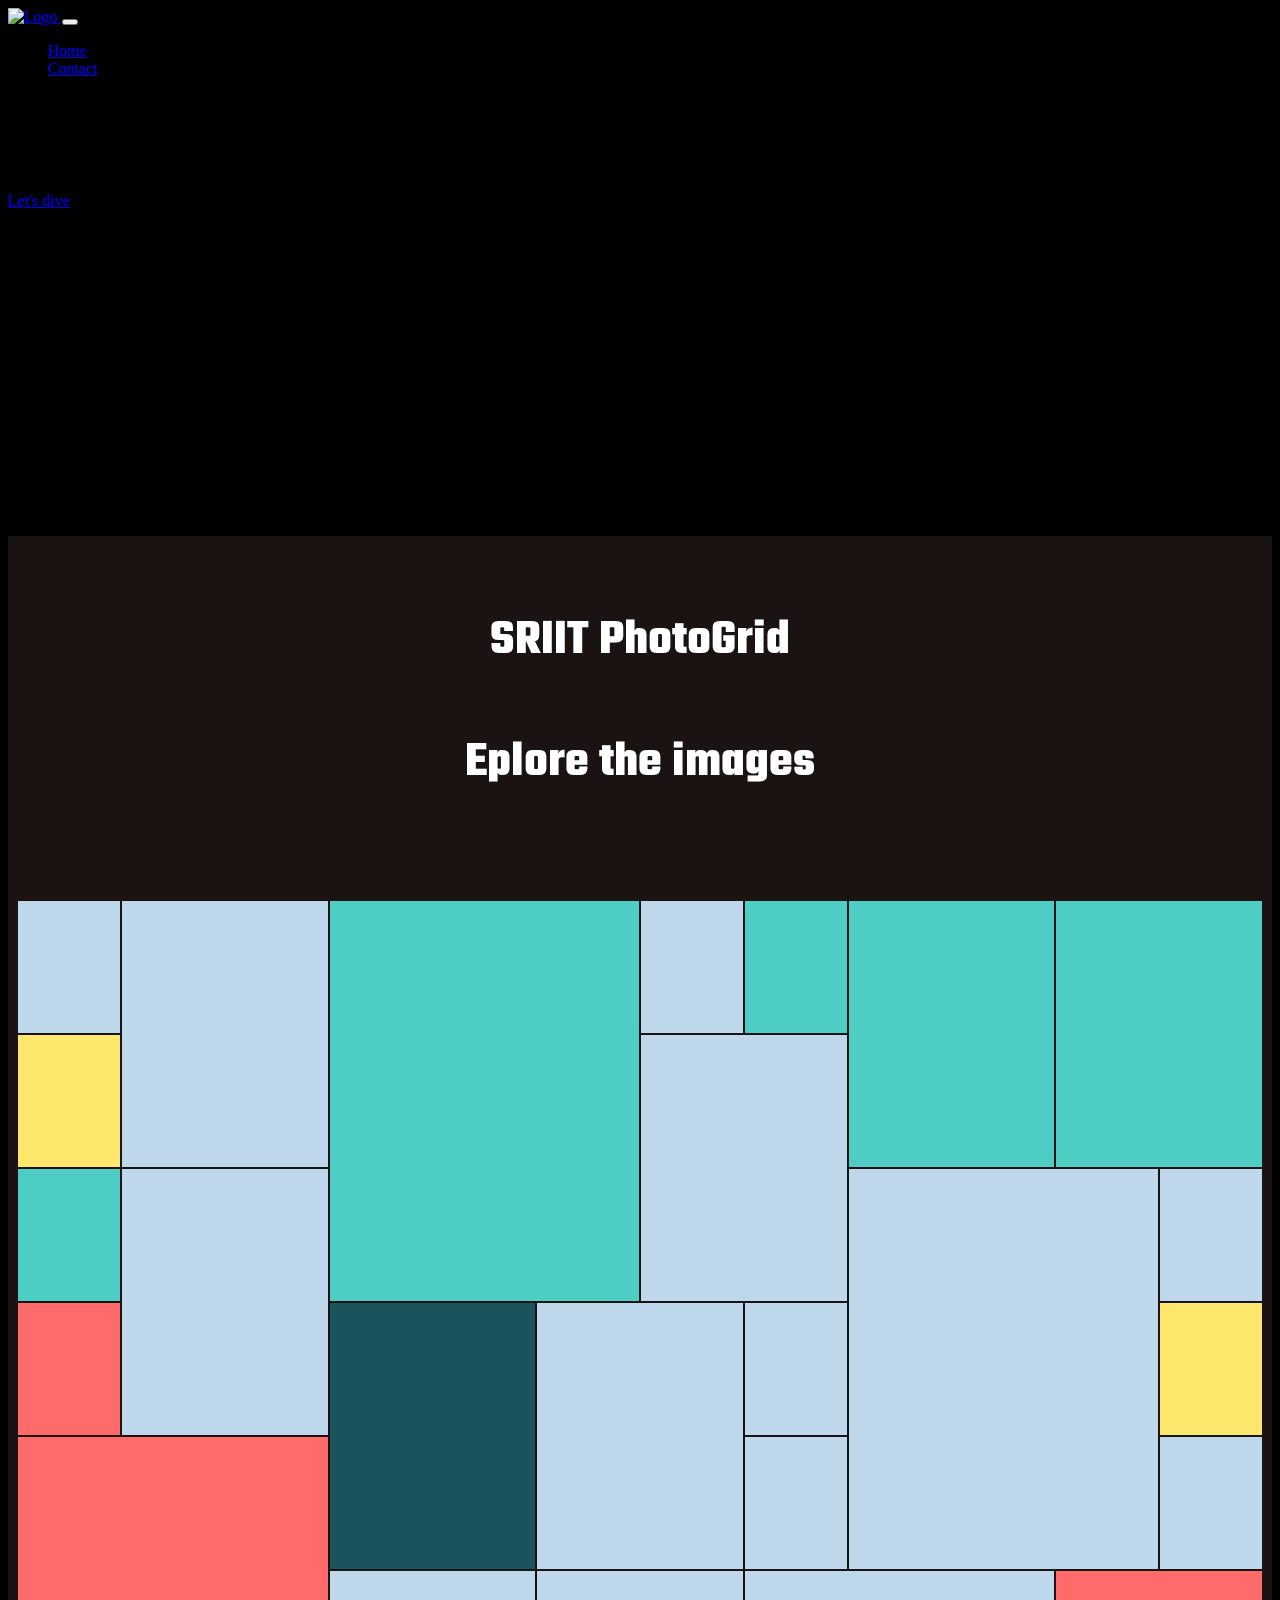
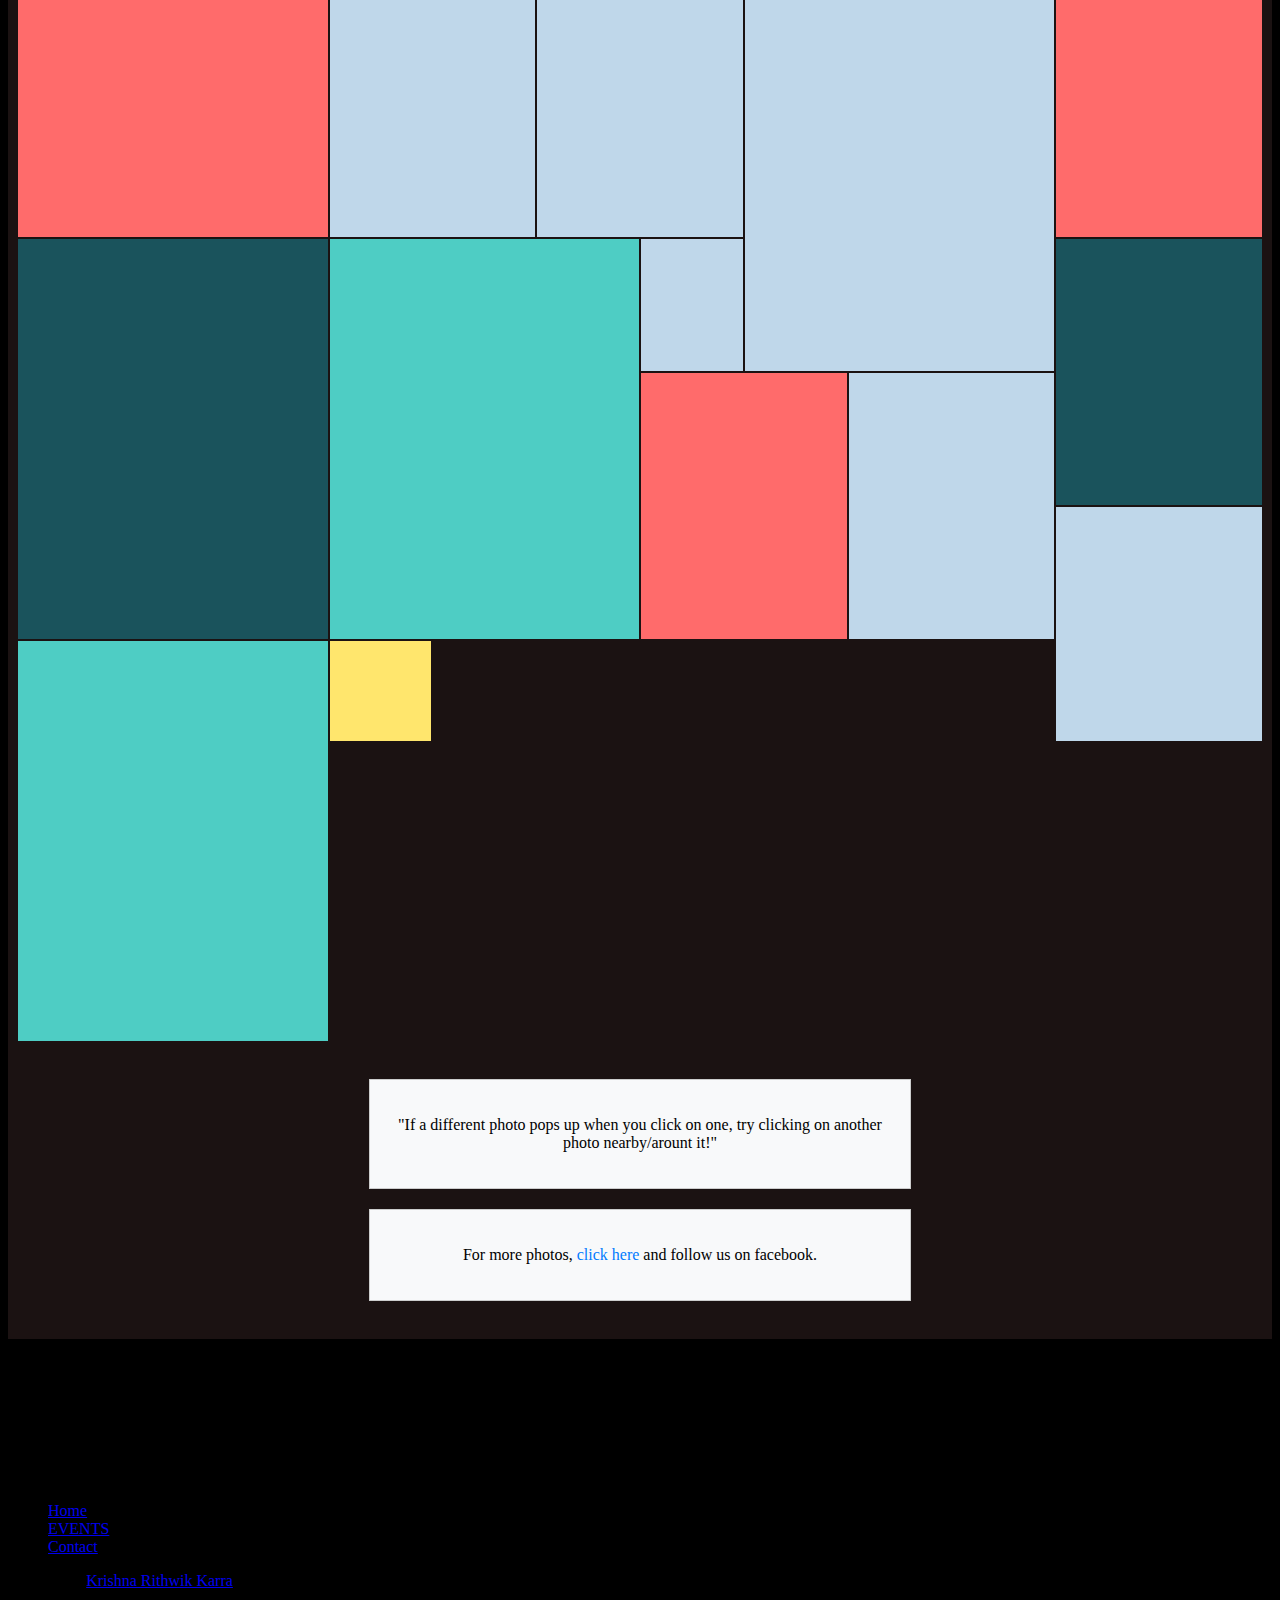
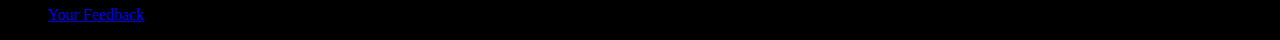
==== index.html @ e6dff9de "Add files via upload" ====
<!doctype html>
<html lang="en">

<head>
    <meta charset="utf-8">
    <meta name="viewport" content="width=device-width, initial-scale=1">

    <meta name="description" content="">
    <meta name="author" content="">

    <title>ETHNIC'24-SRIIT</title>

    <!-- CSS FILES -->
    <link rel="preconnect" href="https://fonts.googleapis.com">

    <link rel="preconnect" href="https://fonts.gstatic.com" crossorigin>

    <link href="https://fonts.googleapis.com/css2?family=Outfit:wght@100;200;400;700&display=swap" rel="stylesheet">

<link href="https://fonts.googleapis.com/css2?family=Teko&display=swap" rel="stylesheet">
    <link href="css/bootstrap.min.css" rel="stylesheet">

    <link href="css/bootstrap-icons.css" rel="stylesheet">
      <link rel="stylesheet" href="./style.css">


    <link href="css/templatemo-festava-live.css" rel="stylesheet">
<style type="text/css">
 .more-photos-box {
    background-color: #f8f9fa; /* Box background color */
    border: 1px solid #ccc; /* Border color */
    padding: 20px; /* Padding around content */
    margin: 20px auto; /* Adjust margin as needed */
    max-width: 500px; /* Adjust max width as needed */
    text-align: center; /* Center align content */
}

.more-photos-box a {
    color: #007bff; /* Link color */
    text-decoration: none; /* Remove underline */
}

.more-photos-box a:hover {
    text-decoration: underline; /* Add underline on hover */
}

</style>
    
</head>

<body>

    <main>

        


        <nav class="navbar navbar-expand-lg">
            <div class="container">
                <a class="navbar-brand" href="index.html" style="text-align: center
                ;">
                    <img src="https://i.ibb.co/tY6s6H6/logo-removebg-preview.png" alt="Logo" class="logo" style=" max-width: 150px; /* Set the maximum width of the logo */
  height: auto; text-align: center; align-items: center; align-content: center;">
                </a>

                

                <button class="navbar-toggler" type="button" data-bs-toggle="collapse" data-bs-target="#navbarNav"
                    aria-controls="navbarNav" aria-expanded="false" aria-label="Toggle navigation">
                    <span class="navbar-toggler-icon"></span>
                </button>

                <div class="collapse navbar-collapse" id="navbarNav">
                    <ul class="navbar-nav align-items-lg-center ms-auto me-lg-5">
                        <li class="nav-item">
                            <a class="nav-link click-scroll" href="http://clicksriit.cooo.in/?i=1">Home</a>
                        </li>

                      <li class="nav-item">
                            <a class="nav-link click-scroll" href="contact.html">Contact</a>
                        </li>
                    </ul>
                </div>
            </div>
        </nav>


        <section class="hero-section" id="section_1" style="background-image:url(https://scontent.fvtz6-1.fna.fbcdn.net/v/t39.30808-6/429802492_122116341284209387_483667045488738596_n.jpg?_nc_cat=109&ccb=1-7&_nc_sid=3635dc&_nc_ohc=8qwYeb2Jr5sAX8LHxtR&_nc_ht=scontent.fvtz6-1.fna&oh=00_AfCLVuVhrkXhC0z7e7eSlBWBLuRdzWR_UgcLdqKuvrxiWQ&oe=65E148F9);">
            <div class="section-overlay"></div>

            <div class="container d-flex justify-content-center align-items-center">
                <div class="row">

                    <div class="col-12 mt-auto mb-5 text-center">
                        <small>SRIIT's</small>

                        <h1 class="text-white mb-5">ETHNIC DAY'24</h1>

                        <a class="btn custom-btn smoothscroll" href="#dive">Let's dive</a>
                    </div>

                    <div class="col-lg-12 col-12 mt-auto d-flex flex-column flex-lg-row text-center">
                        <div class="date-wrap">
                            <h5 class="text-white">
                                <i class="custom-icon bi-clock me-2"></i>
                                31<sup>st</sup>, Jan 2024
                            </h5>
                        </div>

                        <div class="location-wrap mx-auto py-3 py-lg-0">
                            <h5 class="text-white">
                                <i class="custom-icon bi-geo-alt me-2"></i>
                                SR International Institute of Technology
                            </h5>
                        </div>

                        <div class="social-share">
                            <ul class="social-icon d-flex align-items-center justify-content-center">
                                <span class="text-white me-3">Follow:</span>

                                <li class="social-icon-item">
                                    <a href="https://www.facebook.com/people/Sriit-pics/61556281636090/" class="social-icon-link">
                                        <span class="bi-facebook"></span>
                                    </a>
                                </li>

                               

                                <li class="social-icon-item">
                                    <a href="https://www.instagram.com/sriithyd/" class="social-icon-link">
                                        <span class="bi-instagram"></span>
                                    </a>
                                </li>
                            </ul>
                        </div>
                    </div>
                </div>
            </div>

            <div class="video-wrap" >
               <video autoplay loop muted playsinline class="custom-video" poster="">
    <source src="https://github.com/krishna684/img/raw/main/Untitled%20design.mp4" type="video/mp4">
    <!-- Fallback message for browsers that do not support the video tag -->
    Your browser does not support the video tag.
</video>
            </div>
        </section>


       <section style="padding-left: 10px;padding-right: 10px;background-color: #1B1212;" id="dive">
        <br><br>
        <div class="hea">
        <h1 style="font-family: 'Teko', sans-serif;font-size: 50px;text-align: center; align-items: center; align-content: center;color: white;">SRIIT PhotoGrid<p>Eplore the images</p></h1>
           </div><br>
           
           <div class="grid">
  <!-- Each image wrapped with an anchor tag -->
 <a href="https://postimg.cc/DSdgzXHT"  target="_blank" class="card span-1 c-3"  style="background-image:url(https://scontent.fhyd14-1.fna.fbcdn.net/v/t39.30808-6/424977301_122116339736209387_9101635694404647241_n.jpg?_nc_cat=103&ccb=1-7&_nc_sid=3635dc&_nc_ohc=RsFqHqk12ygAX-tHd6R&_nc_ht=scontent.fhyd14-1.fna&oh=00_AfD1HwIN7876GScQ8z8Veh3TqGGPdQnbVWSQO-5TagfUBQ&oe=65DF7438);"></a>  
<a href="https://postimg.cc/R681YQ6c"  target="_blank" class="card span-2 c-3"  style="background-image:url(https://scontent.fhyd14-2.fna.fbcdn.net/v/t39.30808-6/424965928_122116339742209387_4263052427247253552_n.jpg?_nc_cat=101&ccb=1-7&_nc_sid=3635dc&_nc_ohc=j-e78kNgcOIAX_mpczb&_nc_ht=scontent.fhyd14-2.fna&oh=00_AfCgmYJ9raPxLsTO-MEaunS4TnYEHb-35j_M9kDRxJ6xxQ&oe=65E0033F); "></a>  
<a href="https://postimg.cc/HJ69wCTv"  target="_blank" class="card span-3 c-2"  style="background-image:url(https://scontent.fhyd14-2.fna.fbcdn.net/v/t39.30808-6/425010971_122116339664209387_4461059537512214337_n.jpg?_nc_cat=101&ccb=1-7&_nc_sid=3635dc&_nc_ohc=dtNaRf4YnokAX88XtXK&_nc_oc=AQkc0a9iq3hF-ej_TMmJrXMTNZW_SgPrtb8Gq-Zq_5aqUUnR0EIzmaNmFcPqSa7Pkm7EDXkqrM_uuGrWv7fwFGi6&_nc_ht=scontent.fhyd14-2.fna&oh=00_AfD7cUnO8PeplG3ujaNY8Gejmoqe5kj45vC2U-0RrodE9A&oe=65DFFAE9);"></a>  
<a href="https://postimg.cc/ZB0FjDRb"  target="_blank" class="card span-4 c-3"  style="background-image:url(https://scontent.fhyd14-1.fna.fbcdn.net/v/t39.30808-6/425345255_122116339898209387_2264111405210036439_n.jpg?_nc_cat=107&ccb=1-7&_nc_sid=3635dc&_nc_ohc=FHhKTO0Dg0gAX_uvrWZ&_nc_ht=scontent.fhyd14-1.fna&oh=00_AfC_a_p5DsnOMR3LvwOFjnPSgJr2duWALwbW15wl0HzEnw&oe=65E09271); "></a>  
<a href="https://postimg.cc/1VnBRYhC"  target="_blank" class="card span-5 c-2"  style="background-image:url(https://scontent.fhyd14-2.fna.fbcdn.net/v/t39.30808-6/408860559_122116339868209387_3039773672364115159_n.jpg?_nc_cat=108&ccb=1-7&_nc_sid=3635dc&_nc_ohc=uFpmqU06QnsAX9413Dd&_nc_ht=scontent.fhyd14-2.fna&oh=00_AfAD-PSqZzWYLoktdRllCWlKcDJ6VPN7fuDcg6tDn1konw&oe=65DF8385);"></a>  
<a href="https://postimg.cc/67Wh4QxG"  target="_blank" class="card span-2 c-2"  style="background-image:url(https://scontent.fvga12-1.fna.fbcdn.net/v/t39.30808-6/408966689_122116340012209387_8882080119773012270_n.jpg?_nc_cat=111&ccb=1-7&_nc_sid=3635dc&_nc_ohc=DP5hFnlKZDsAX--kt4a&_nc_ht=scontent.fvga12-1.fna&oh=00_AfA7J5h3Z8zp5OPHmp2OKjRqroAeDbV7UUq1vkN9Ve4j8g&oe=65E03B6E); "></a>  
<a href="https://postimg.cc/tY6kLfz7"  target="_blank" class="card span-2 c-2"  style="background-image:url(https://scontent.fvga12-1.fna.fbcdn.net/v/t39.30808-6/425288487_122116340090209387_5356968504382172648_n.jpg?_nc_cat=108&ccb=1-7&_nc_sid=3635dc&_nc_ohc=NVAiTsUCtoYAX-Fsxtv&_nc_ht=scontent.fvga12-1.fna&oh=00_AfBKWQaLy0XotJ1suanm4LQdofNJPGvz_Ppo14pQF426DA&oe=65E0D002);"></a>  
<a href="https://postimg.cc/75y9DVB9"  target="_blank" class="card span-2 c-3"  style="background-image:url(https://scontent.fvga12-1.fna.fbcdn.net/v/t39.30808-6/424974883_122116340126209387_6396165974933501093_n.jpg?_nc_cat=107&ccb=1-7&_nc_sid=3635dc&_nc_ohc=sFrTal7JW-UAX_yBt27&_nc_ht=scontent.fvga12-1.fna&oh=00_AfDj3d4LfBqIpzB_5Mah7l0m49G7xj1ykS6gOcdEkfRciQ&oe=65E0D4F5); "></a>  
<a href="https://postimg.cc/qghx3YSQ"  target="_blank" class="card span-1 c-5"  style="background-image:url(https://scontent.fhyd14-2.fna.fbcdn.net/v/t39.30808-6/424996462_122116340234209387_8412158146701398287_n.jpg?_nc_cat=105&ccb=1-7&_nc_sid=3635dc&_nc_ohc=Lg5DUIpn1lUAX--0Xtk&_nc_ht=scontent.fhyd14-2.fna&oh=00_AfDf7J9negIFG4O8Mt-gz2bopK47RQXWV7FegR19m0EAoA&oe=65DF7299);"></a>  
<a href="https://postimg.cc/cgVYhx2h"  target="_blank" class="card span-4 c-2"  style="background-image:url(https://i.postimg.cc/cgVYhx2h/425360070-1076195986764211-5528767031826308844-n.jpg);"></a>  
<a href="https://postimg.cc/xcVMbdKT"  target="_blank" class="card span-2 c-3"  style="background-image:url(https://scontent.fvtz6-1.fna.fbcdn.net/v/t39.30808-6/425298125_122116340276209387_4931537775833163012_n.jpg?_nc_cat=110&ccb=1-7&_nc_sid=3635dc&_nc_ohc=qYAxc2wRMXgAX-oJvEI&_nc_ht=scontent.fvtz6-1.fna&oh=00_AfArlpw_C65_xfUj5O9gdBdLwZr5xJRWM6A8LX0KBhpALg&oe=65E06BED); "></a>  
<a href="https://postimg.cc/ZWVdgFXC"  target="_blank" class="card span-3 c-3"  style="background-image:url(https://scontent.fvtz6-1.fna.fbcdn.net/v/t39.30808-6/425344546_122116340366209387_1227651352671827415_n.jpg?_nc_cat=111&ccb=1-7&_nc_sid=3635dc&_nc_ohc=tZ_WQpBInMoAX8Af5xm&_nc_ht=scontent.fvtz6-1.fna&oh=00_AfCfWTChySXUISVV4uwJPvz1FHSuWewT-37TlBr8ZN7Fdw&oe=65DFD6DB);"></a>  
<a href="https://postimg.cc/NynrGGst"  target="_blank" class="card span-2 c-1"  style="background-image:url(https://scontent.fhyd14-2.fna.fbcdn.net/v/t39.30808-6/425292909_122116340432209387_5034511129917288893_n.jpg?_nc_cat=105&ccb=1-7&_nc_sid=3635dc&_nc_ohc=J_C7FK86CsAAX_yh24u&_nc_ht=scontent.fhyd14-2.fna&oh=00_AfBmaYNQLaKFTKO9bnhH6H-9Gxv5PJgrQFJUQybHd4ZbcQ&oe=65DFD8CD);"></a>  
<a href="https://postimg.cc/svPSPRcP"  target="_blank" class="card span-4 c-3"  style="background-image:url(https://scontent.fhyd14-2.fna.fbcdn.net/v/t39.30808-6/425010442_122116340486209387_4916639010676052713_n.jpg?_nc_cat=100&ccb=1-7&_nc_sid=3635dc&_nc_ohc=4AzJxNet9E4AX8PeOtN&_nc_ht=scontent.fhyd14-2.fna&oh=00_AfCHpRB8OD8DIF7iBLEK8RJ8v1XlbioJ-ZqpiMI5_x5cxQ&oe=65E04A67);"></a>  
<a href="https://postimg.cc/34D0kMNv"  target="_blank" class="card span-1 c-4"  style="background-image:url(https://scontent.fhyd14-2.fna.fbcdn.net/v/t39.30808-6/424965716_122116340540209387_4876632784781996208_n.jpg?_nc_cat=104&ccb=1-7&_nc_sid=3635dc&_nc_ohc=rR94PPJEUFAAX_iF609&_nc_ht=scontent.fhyd14-2.fna&oh=00_AfATqkZ5GRfoHSkveSHo3WWZP5Dv4IGGiXXvq0O0nIDvIQ&oe=65E146F1); "></a>  
<a href="https://postimg.cc/PCtD2F3g"  target="_blank" class="card span-2 c-3"  style="background-image:url(https://scontent.fvtz6-1.fna.fbcdn.net/v/t39.30808-6/430029868_122116340834209387_6750164546370346325_n.jpg?_nc_cat=109&ccb=1-7&_nc_sid=3635dc&_nc_ohc=ORaJQdpIbe4AX-BM2dH&_nc_ht=scontent.fvtz6-1.fna&oh=00_AfDbcf6ycgH0Jmgbx8fZ0owqcerk-1hnKUGY3Kmfr9ONwA&oe=65E08F94); "></a>  
<a href="https://postimg.cc/NyFHw2wb"  target="_blank" class="card span-1 c-3"  style="background-image:url(https://scontent.fvtz6-1.fna.fbcdn.net/v/t39.30808-6/429769427_122116340732209387_4722913103449399609_n.jpg?_nc_cat=108&ccb=1-7&_nc_sid=3635dc&_nc_ohc=BR72gNRR2lAAX9wXDyP&_nc_ht=scontent.fvtz6-1.fna&oh=00_AfChfs0O2T3FkO5GKPWST00XlQg8itXkmokQ7XWhZY1WnQ&oe=65DFB19E);"></a>  
<a href="https://postimg.cc/V0QrM70H"  target="_blank" class="card span-3 c-4"  style="background-image:url(https://scontent.fhyd14-2.fna.fbcdn.net/v/t39.30808-6/429664003_122116340750209387_7889086653498328066_n.jpg?_nc_cat=104&ccb=1-7&_nc_sid=3635dc&_nc_ohc=Mg89REnD6c0AX88Bz2L&_nc_ht=scontent.fhyd14-2.fna&oh=00_AfBJ8GOGvRWLW9-60QT3ekF1WIArS5SkpSgyz26D3vsNvQ&oe=65E00F33);"></a>  
<a href="https://postimg.cc/8fm5vTSj"  target="_blank" class="card span-2 c-3"  style="background-image:url(https://scontent.fvtz6-1.fna.fbcdn.net/v/t39.30808-6/429803388_122116340918209387_8632046703163593345_n.jpg?_nc_cat=111&ccb=1-7&_nc_sid=3635dc&_nc_ohc=3gickRa2YFwAX_agcU8&_nc_ht=scontent.fvtz6-1.fna&oh=00_AfBBteMjMyotm7RhOo9zjgbLISd3J7-qeVr5KIgGNrdGVg&oe=65E02C0C);"></a>  
<a href="https://postimg.cc/V5q5pWCm"  target="_blank" class="card span-4 c-5"  style="background-image:url(https://scontent.fvtz6-1.fna.fbcdn.net/v/t39.30808-6/429673325_122116340900209387_2003233421946489938_n.jpg?_nc_cat=111&ccb=1-7&_nc_sid=3635dc&_nc_ohc=QwshHUKDl-UAX8xF_bz&_nc_ht=scontent.fvtz6-1.fna&oh=00_AfCPV1ut8lEQ243ElcyvSw-PIAxpAi5XimWeloTWhHZFzA&oe=65DFC36D);"></a>  
<a href="https://postimg.cc/xc9q2NvH"  target="_blank" class="card span-2 c-3"  style="background-image:url(https://scontent.fhyd14-2.fna.fbcdn.net/v/t39.30808-6/429764900_122116341014209387_4135294309859006417_n.jpg?_nc_cat=101&ccb=1-7&_nc_sid=3635dc&_nc_ohc=6RJ7R99DagwAX_YJWgp&_nc_ht=scontent.fhyd14-2.fna&oh=00_AfDdFWaKpBuqzbVqnanvpb_P3bLGHfmJk4pI9MR1RPJlmw&oe=65E143E1);"></a>  
<a href="https://postimg.cc/n92FzT4m"  target="_blank" class="card span-3 c-3"  style="background-image:url(https://scontent.fvtz6-1.fna.fbcdn.net/v/t39.30808-6/429674419_122116341086209387_790157535192011661_n.jpg?_nc_cat=111&ccb=1-7&_nc_sid=3635dc&_nc_ohc=Ynq5eccq7dcAX_D5heK&_nc_ht=scontent.fvtz6-1.fna&oh=00_AfC7QvzNpoo3kLDw3WUEkgfbF_l0uHqShxPoKzTb4dHm5g&oe=65DF7ACB); "></a>  
<a href="https://postimg.cc/v4BB1RSZ"  target="_blank" class="card span-2 c-4"  style="background-image:url(https://scontent.fhyd14-2.fna.fbcdn.net/v/t39.30808-6/429853171_122116341140209387_77736401482929816_n.jpg?_nc_cat=104&ccb=1-7&_nc_sid=3635dc&_nc_ohc=7a7g3bVIcbAAX-d7xe0&_nc_ht=scontent.fhyd14-2.fna&oh=00_AfCC3NFvmaOYOikdqWxyQf_U1Mcta6k-JdzGLuyQincESw&oe=65E058A4);"></a>  
<a href="https://postimg.cc/VJVNn73B"  target="_blank" class="card span-3 c-1"  style="background-image:url(https://scontent.fhyd14-1.fna.fbcdn.net/v/t39.30808-6/429837115_122116341200209387_1516122567520512725_n.jpg?_nc_cat=102&ccb=1-7&_nc_sid=3635dc&_nc_ohc=Ek32JfyC_VAAX9Qyr0_&_nc_ht=scontent.fhyd14-1.fna&oh=00_AfDUHK6psUW1T0hGPIoHXP1sHtYNYeUuYkofSSYdDnwkjw&oe=65E005D9);"></a>  
<a href="https://postimg.cc/4Ym9DhGP"  target="_blank" class="card span-3 c-2"  style="background-image:url(https://scontent.fhyd14-2.fna.fbcdn.net/v/t39.30808-6/429836382_122116341230209387_439958845603962416_n.jpg?_nc_cat=101&ccb=1-7&_nc_sid=3635dc&_nc_ohc=hS54Lh-OBo4AX86AKQM&_nc_ht=scontent.fhyd14-2.fna&oh=00_AfAGgLTWGPTtyiP2Wd0Ws36s66DqQrvc8d9qvvbKmq3XMQ&oe=65DFB66A); "></a>  
<a href="https://postimg.cc/2qLSwQYp"  target="_blank" class="card span-1 c-3"  style="background-image:url(https://scontent.fvtz6-1.fna.fbcdn.net/v/t39.30808-6/429802492_122116341284209387_483667045488738596_n.jpg?_nc_cat=109&ccb=1-7&_nc_sid=3635dc&_nc_ohc=8qwYeb2Jr5sAX8LHxtR&_nc_ht=scontent.fvtz6-1.fna&oh=00_AfCLVuVhrkXhC0z7e7eSlBWBLuRdzWR_UgcLdqKuvrxiWQ&oe=65E148F9); "></a>  
<a href="https://postimg.cc/YG1qctjb"  target="_blank" class="card span-4 c-3"  style="background-image:url(https://scontent.fhyd14-2.fna.fbcdn.net/v/t39.30808-6/429678647_122116341350209387_3758355852335392573_n.jpg?_nc_cat=101&ccb=1-7&_nc_sid=3635dc&_nc_ohc=65EPX1Ic1RcAX8w_3Xu&_nc_ht=scontent.fhyd14-2.fna&oh=00_AfBj6MqZ-682U8F-EfS41DAMWZaN8_QTDqieneaSRj8RDQ&oe=65E0DF5E);"></a>  
<a href="https://postimg.cc/KRcL5Hsd"  target="_blank" class="card span-2 c-1"  style="background-image:url(https://scontent.fvtz6-1.fna.fbcdn.net/v/t39.30808-6/429669032_122116341386209387_5117596877657075198_n.jpg?_nc_cat=110&ccb=1-7&_nc_sid=3635dc&_nc_ohc=E4ahHSNqhbYAX8cK-k3&_nc_ht=scontent.fvtz6-1.fna&oh=00_AfBrgrlyfv3OZaL5p8ssnkqhhAxZSx2vSDsz5ZiO41KQ_w&oe=65E0706C); "></a>  
<a href="https://postimg.cc/MXS1nT0Z"  target="_blank" class="card span-2 c-4"  style="background-image:url(https://scontent.fvtz6-1.fna.fbcdn.net/v/t39.30808-6/429884429_122116341470209387_7349391513093745095_n.jpg?_nc_cat=109&ccb=1-7&_nc_sid=3635dc&_nc_ohc=ywf4WJg0R2gAX8O9LBa&_nc_ht=scontent.fvtz6-1.fna&oh=00_AfBKJ6UbkiFY9JHlSIFEqW_cq7RqlQfSIIUc_XoS1xD_tw&oe=65E03058);"></a>  
<a href="https://postimg.cc/qzmKDxPg"  target="_blank" class="card span-2 c-3"  style="background-image:url(https://scontent.fvtz6-1.fna.fbcdn.net/v/t39.30808-6/429663968_122116341530209387_3292595389477821847_n.jpg?_nc_cat=111&ccb=1-7&_nc_sid=3635dc&_nc_ohc=yK1FKgzvPDAAX9C2cNH&_nc_ht=scontent.fvtz6-1.fna&oh=00_AfD7YUEUwayXUuDUqi2aKIWI_OGFvlWcNY3VXQtKMms__A&oe=65DF77DA);"></a>  
<a href="https://postimg.cc/75d2wYYk"  target="_blank" class="card span-3 c-2"  style="background-image:url(https://scontent.fvga12-1.fna.fbcdn.net/v/t39.30808-6/429814772_122116341578209387_6337748681947089513_n.jpg?_nc_cat=107&ccb=1-7&_nc_sid=3635dc&_nc_ohc=x3D9EnP9ALgAX_x5to7&_nc_ht=scontent.fvga12-1.fna&oh=00_AfBwpXbK0I95NacwQ8IxjUfLOgf-U2_9zkT44mlnFiJdDw&oe=65E09192); "></a>  
<a href="https://postimg.cc/qgxyyTQs"  target="_blank" class="card span-2 c-3"  style="background-image:url(https://scontent.fhyd14-1.fna.fbcdn.net/v/t39.30808-6/429812781_122116341668209387_7542991019344110013_n.jpg?_nc_cat=106&ccb=1-7&_nc_sid=3635dc&_nc_ohc=noG0jq8Dc3UAX97Pifx&_nc_ht=scontent.fhyd14-1.fna&oh=00_AfCulbSbEpYEbijCPghIykNu9tXTBD4KDhBQQfNPl9M_Dw&oe=65DFF2E4);"></a>  
<a href="https://postimg.cc/62N44jvb"  target="_blank" class="card span-1 c-3"  style="background-image:url(https://scontent.fhyd14-2.fna.fbcdn.net/v/t39.30808-6/429806057_122116341716209387_8438506151905284352_n.jpg?_nc_cat=100&ccb=1-7&_nc_sid=3635dc&_nc_ohc=CfMTQkSSmB4AX9TTmso&_nc_oc=AQmUrfo7BHWQCqNfXhbrxQVeGcg-NPQ10JH7HPFbFBF23jLfkkfUnEKnQyjmdM25Oh-_hGNjzZyqRNokJkL4KxxO&_nc_ht=scontent.fhyd14-2.fna&oh=00_AfBB2MwbUjdypQIYKCSkSoewejLnj-otoJ0dthrcKW2seA&oe=65E0A289);"></a>  
<a href="https://postimg.cc/xkmbCDcb"  target="_blank" class="card span-1 c-5"  style="background-image:url(https://scontent.fhyd14-1.fna.fbcdn.net/v/t39.30808-6/429857777_122116341776209387_5971280968043468166_n.jpg?_nc_cat=103&ccb=1-7&_nc_sid=3635dc&_nc_ohc=eTzyNTGKdeQAX9Vytbf&_nc_ht=scontent.fhyd14-1.fna&oh=00_AfAgODLQwaf7FFKHSEGSLtRHyJjGCuLgwPbMSdmwVfNh2A&oe=65DF8409) "></a> 

<!-- Add more images here -->
</div>
<br>
       

<div class="more-photos-box">
    <p>"If a different photo pops up when you click on one, try clicking on another photo nearby/arount it!"</p>
</div>
<div class="more-photos-box">
    <p>For more photos, <a href="https://www.facebook.com/people/Sriit-pics/61556281636090/">click here</a> and follow us on facebook.</p>
</div>
<br>
</section>
    </main>
    <footer class="site-footer">
        <div class="site-footer-top">
            <div class="container">
                <div class="row">

                    <div class="col-lg-6 col-12">
                        <h2 class="text-white mb-lg-0">SRIIT</h2>
                    </div>

                    <div class="col-lg-6 col-12 d-flex justify-content-lg-end align-items-center">
                        <ul class="social-icon d-flex justify-content-lg-end">
                        

                           

                            <li class="social-icon-item">
                                <a href="https://www.instagram.com/sriithyd/" class="social-icon-link">
                                    <span class="bi-instagram"></span>
                                </a>
                            </li>

                            <li class="social-icon-item">
                                <a href="https://www.facebook.com/people/Sriit-pics/61556281636090/" class="social-icon-link">
                                    <span class="bi-facebook"></span>
                                </a>
                            </li>

                           
                        </ul>
                    </div>
                </div>
            </div>
        </div>

       
        <div class="site-footer-bottom">
            <div class="container">
                <div class="row">

 <div class="col-lg-6 col-12 mb-4 pb-2">
                    <h5 class="site-footer-title mb-3">Links</h5>

                    <ul class="site-footer-links">
                        <li class="site-footer-link-item">
                            <a href="http://clicksriit.cooo.in/?i=1" class="site-footer-link">Home</a>
                        </li>
<li class="site-footer-link-item">
                            <a href="http://sriitevents.cooo.in/?i=1" class="site-footer-link">EVENTS</a>
                        </li>

                        <li class="site-footer-link-item">
                            <a href="contact.html" class="site-footer-link">Contact</a>
                        </li>
                    </ul>
                

                    <div class="col-lg-3 col-12 mt-5">
                        <p class="copyright-text">Created by: <a href="https://www.karksonline.tk">Krishna Rithwik Karra</a> & Team</p>
                    </div>

                    <div class="col-lg-8 col-12 mt-lg-5">
                        <ul class="site-footer-links">
                         
                            <li class="site-footer-link-item">
                                <a href="feed.html" class="site-footer-link">Your Feedback</a>
                            </li>
                        </ul>
                    </div>
                </div>
            </div>
        </div></div>
    </footer>


    <!-- JAVASCRIPT FILES -->
    <script src="js/jquery.min.js"></script>
    <script src="js/bootstrap.min.js"></script>
    <script src="js/jquery.sticky.js"></script>
    <script src="js/click-scroll.js"></script>
    <script src="js/custom.js"></script>
<!-- Default Statcounter code for click https://www.clicksriit.cooo.in -->
<script type="text/javascript">
var sc_project=12970521; 
var sc_invisible=1; 
var sc_security="3e680a95"; 
</script>
<script type="text/javascript"
src="https://www.statcounter.com/counter/counter.js" async></script>
<noscript><div class="statcounter"><a title="Web Analytics"
href="https://statcounter.com/" target="_blank"><img class="statcounter"
src="https://c.statcounter.com/12970521/0/3e680a95/1/" alt="Web Analytics"
referrerPolicy="no-referrer-when-downgrade"></a></div></noscript>
<!-- End of Statcounter Code -->
</body>

</html>
---- style.css ----
html {
  background: black;
}

.grid {
  display: grid;
  grid-template-columns: repeat(auto-fill, minmax(100px, 1fr));
  grid-gap: 2px;
  grid-auto-rows: min-max(80px, auto);
  grid-auto-flow: dense;
}

.c-1 {
  background: #1a535c;
  color: #ddd;
}

.c-2 {
  background: #4ecdc4;
}

.c-3 {
  background: #bfd7ea;
}

.c-4 {
  background: #ff6b6b;
}

.c-5 {
  background: #ffe66d;
}

.card {
  min-height: 100px;
  background-size: cover;
  background-position: 50% 50%;
}

.span-2 {
  grid-column-end: span 2;
  grid-row-end: span 2;
  min-height: 200px;
}

.span-3 {
  grid-column-end: span 3;
  grid-row-end: span 3;
  min-height: 400px;
}
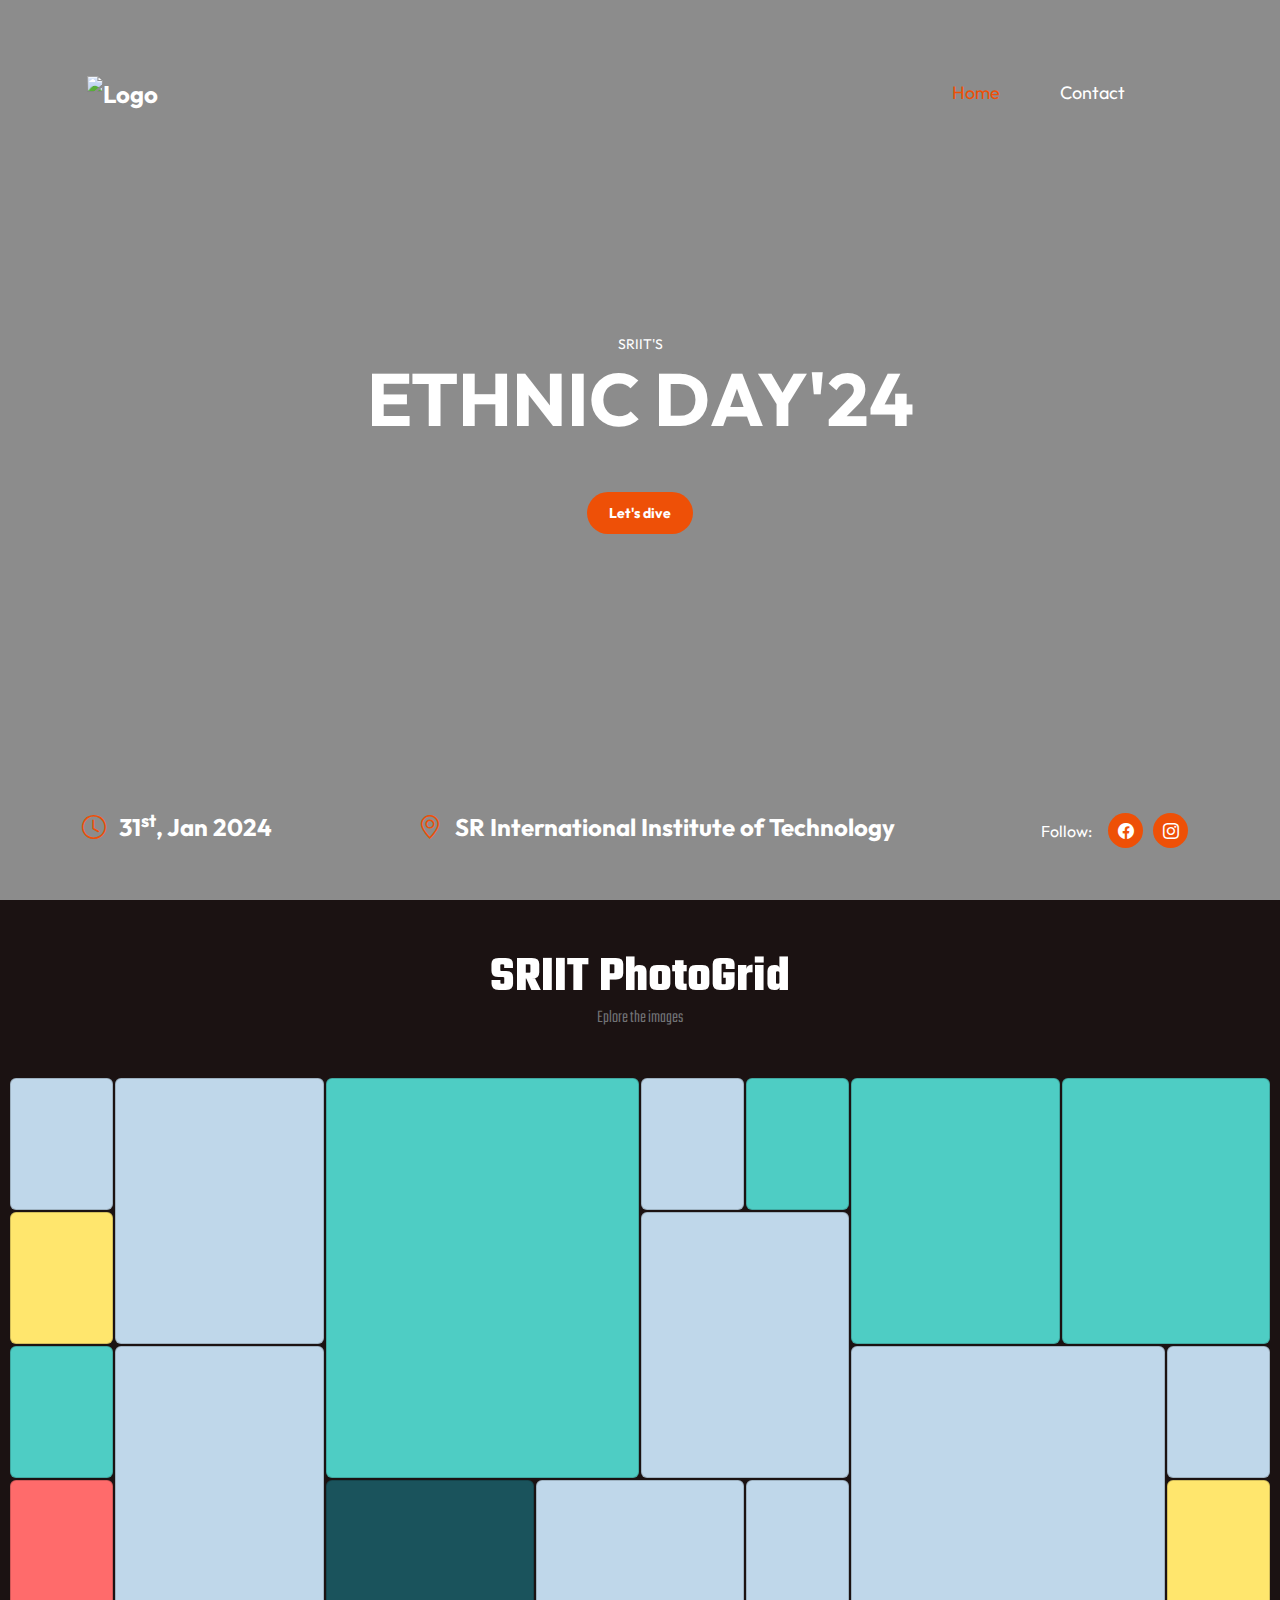
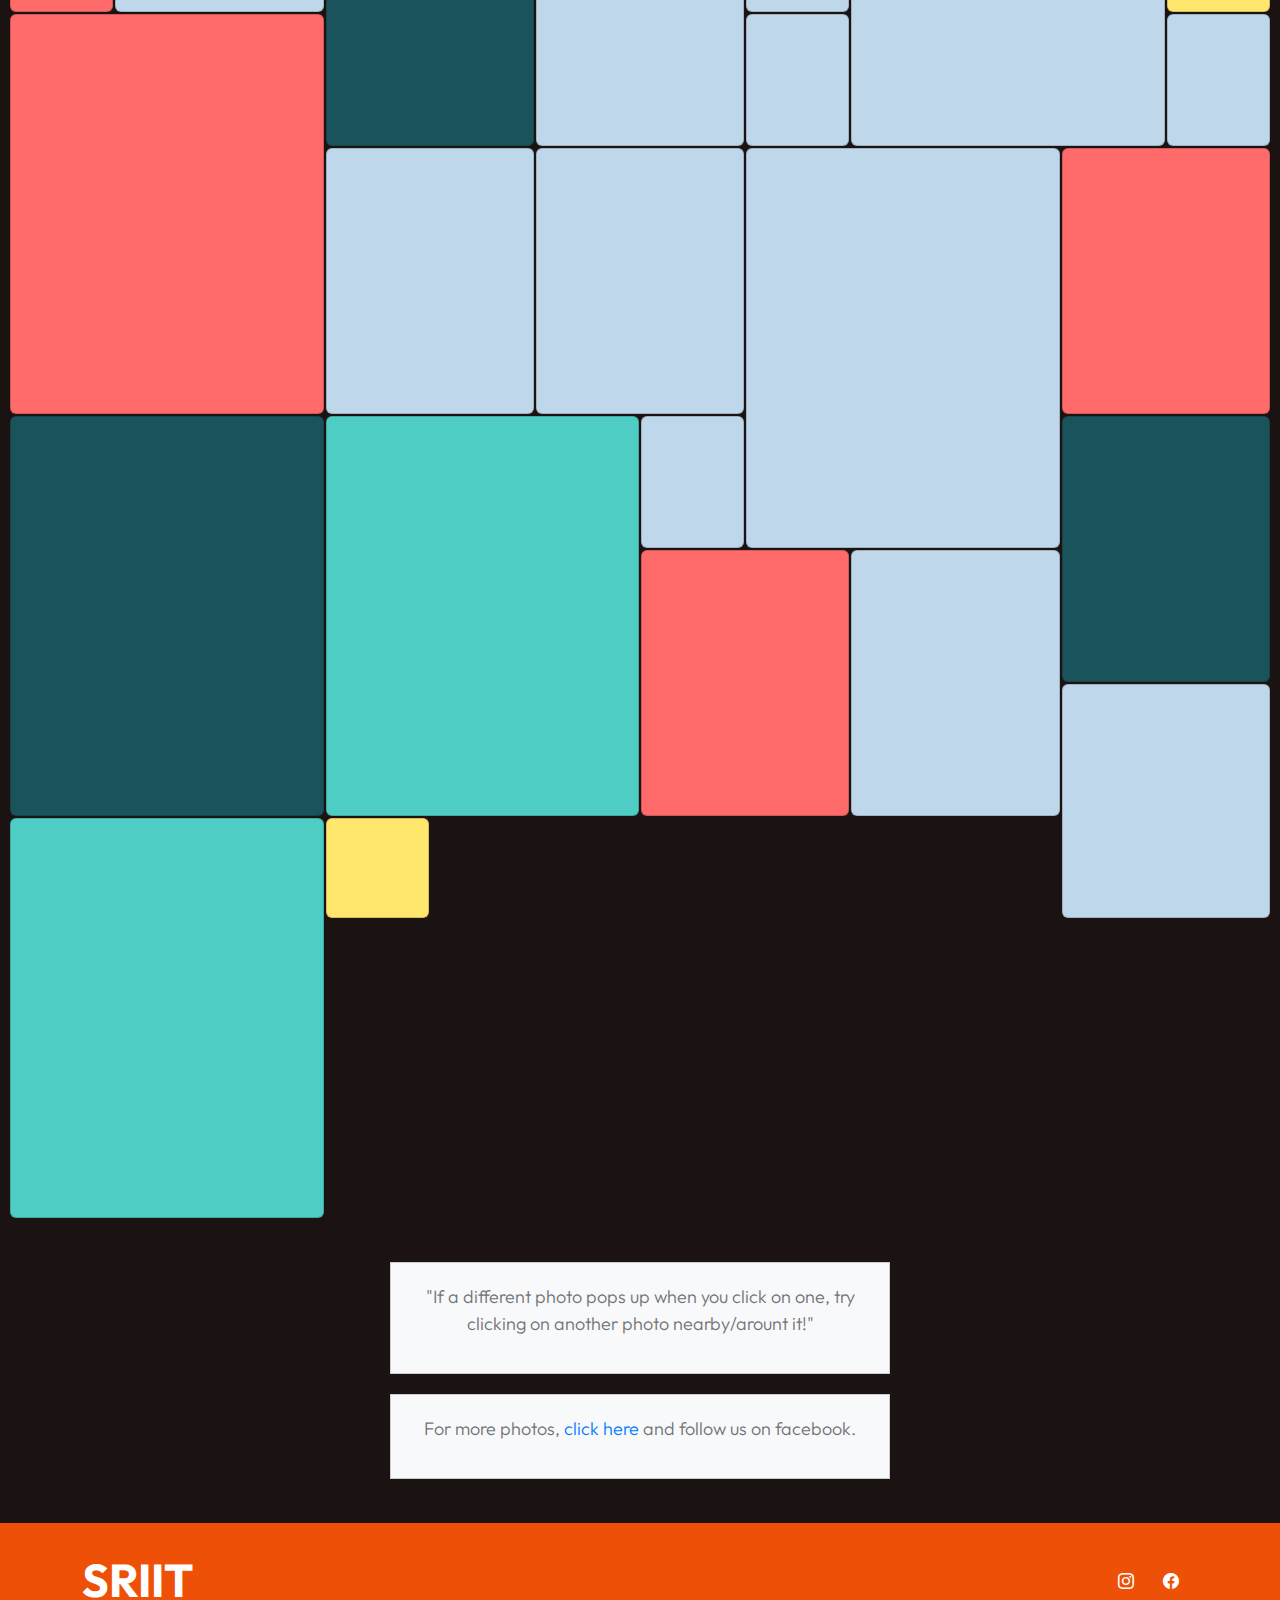
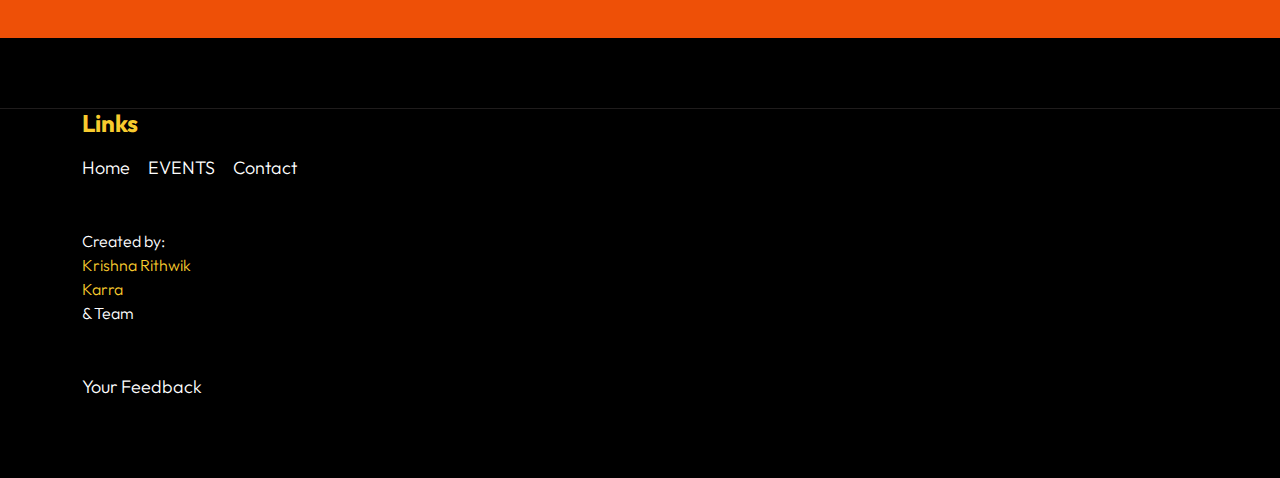
==== commit 1aad85f1: "Update index.html" ====
--- a/index.html
+++ b/index.html
@@ -261,7 +261,7 @@
                 
 
                     <div class="col-lg-3 col-12 mt-5">
-                        <p class="copyright-text">Created by: <a href="https://www.karksonline.tk">Krishna Rithwik Karra</a> & Team</p>
+                        <p class="copyright-text">Created by: <a href="https://www.karksonline.netlify.app">Krishna Rithwik Karra</a> & Team</p>
                     </div>
 
                     <div class="col-lg-8 col-12 mt-lg-5">
@@ -299,4 +299,4 @@
 <!-- End of Statcounter Code -->
 </body>
 
-</html>+</html>
--- a/css/templatemo-festava-live.css
+++ b/css/templatemo-festava-live.css
@@ -0,0 +1,1017 @@
+
+:root {
+  --white-color:                  #ffffff;
+  --primary-color:                #F8CB2E;
+  --secondary-color:              #EE5007;
+  --section-bg-color:             #f0f8ff;
+  --custom-btn-bg-color:          #EE5007;
+  --custom-btn-bg-hover-color:    #c01f27;
+  --dark-color:                   #000000;
+  --p-color:                      #717275;
+  --border-color:                 #7fffd4;
+  --link-hover-color:             #B22727;
+
+  --body-font-family:             'Outfit', sans-serif;
+
+  --h1-font-size:                 74px;
+  --h2-font-size:                 46px;
+  --h3-font-size:                 32px;
+  --h4-font-size:                 28px;
+  --h5-font-size:                 24px;
+  --h6-font-size:                 22px;
+  --p-font-size:                  18px;
+  --btn-font-size:                14px;
+  --copyright-font-size:          16px;
+
+  --border-radius-large:          100px;
+  --border-radius-medium:         20px;
+  --border-radius-small:          10px;
+
+  --font-weight-light:            300;
+  --font-weight-normal:           400;
+  --font-weight-bold:             700;
+}
+
+body {
+  background-color: var(--white-color);
+  font-family: var(--body-font-family); 
+}
+
+
+/*---------------------------------------
+  TYPOGRAPHY               
+-----------------------------------------*/
+
+h2,
+h3,
+h4,
+h5,
+h6 {
+  color: var(--dark-color);
+}
+
+h1,
+h2,
+h3,
+h4,
+h5,
+h6 {
+  font-weight: var(--font-weight-bold);
+}
+
+h1 {
+  font-size: var(--h1-font-size);
+}
+
+h2 {
+  font-size: var(--h2-font-size);
+}
+
+h3 {
+  font-size: var(--h3-font-size);
+}
+
+h4 {
+  font-size: var(--h4-font-size);
+}
+
+h5 {
+  font-size: var(--h5-font-size);
+}
+
+h6 {
+  font-size: var(--h6-font-size);
+}
+
+p {
+  color: var(--p-color);
+  font-size: var(--p-font-size);
+  font-weight: var(--font-weight-light);
+}
+
+ul li {
+  color: var(--p-color);
+  font-size: var(--p-font-size);
+  font-weight: var(--font-weight-light);
+}
+
+a, 
+button {
+  touch-action: manipulation;
+  transition: all 0.3s;
+}
+
+a {
+  display: inline-block;
+  color: var(--primary-color);
+  text-decoration: none;
+}
+
+a:hover {
+  color: var(--link-hover-color);
+}
+
+b,
+strong {
+  font-weight: var(--font-weight-bold);
+}
+
+.link-fx-1 {
+  color: var(--white-color);
+  position: relative;
+  display: inline-flex;
+  align-items: center;
+  height: 32px;
+  padding: 0 6px;
+  text-decoration: none;
+  -webkit-font-smoothing: antialiased;
+  -moz-osx-font-smoothing: grayscale;
+}
+
+.link-fx-1:hover {
+  color: var(--link-hover-color);
+}
+
+.link-fx-1:hover::before {
+  transform: translateX(17px) scaleX(0);
+  transition: transform .2s;
+}
+
+.link-fx-1:hover .icon circle {
+  stroke-dashoffset: 200;
+  transition: stroke-dashoffset .2s .1s;
+}
+
+.link-fx-1:hover .icon line {
+  transform: rotate(-180deg);
+}
+
+.link-fx-1:hover .icon line:last-child {
+  transform: rotate(180deg);
+}
+
+.link-fx-1::before {
+  content: "";
+  position: absolute;
+  bottom: 0;
+  left: 0;
+  width: 100%;
+  height: 1px;
+  background-color: currentColor;
+  transform-origin: right center;
+  transition: transform .2s .1s;
+}
+
+.link-fx-1 .icon {
+  position: absolute;
+  right: 0;
+  bottom: 0;
+  transform: translateX(100%) rotate(90deg);
+  font-size: 32px;
+}
+
+.icon {
+  --size: 1em;
+  height: var(--size);
+  width: var(--size);
+  display: inline-block;
+  color: inherit;
+  fill: currentColor;
+  line-height: 1;
+  flex-shrink: 0;
+  max-width: initial;
+}
+
+.link-fx-1 .icon circle {
+  stroke-dasharray: 100;
+  stroke-dashoffset: 100;
+  transition: stroke-dashoffset .2s;
+}
+
+.link-fx-1 .icon line {
+  transition: transform .4s;
+  transform-origin: 13px 15px;
+}
+
+.link-fx-1 .icon line:last-child {
+  transform-origin: 19px 15px;
+}
+
+
+/*---------------------------------------
+  SECTION               
+-----------------------------------------*/
+.section-padding {
+  padding-top: 100px;
+  padding-bottom: 100px;
+  padding-left: 30px;
+  padding-right: 20px;
+}
+
+.section-bg {
+  background-color: var(--section-bg-color);
+}
+
+.section-overlay {
+  background-color: var(--dark-color);
+  position: absolute;
+  top: 0;
+  left: 0;
+  pointer-events: none;
+  width: 100%;
+  height: 100%;
+  opacity: 0.35;
+}
+
+.section-overlay + .container {
+  position: relative;
+}
+
+.tab-content {
+  background-color: var(--white-color);
+  border-radius: var(--border-radius-medium);
+  padding: 45px;
+}
+
+.nav-tabs {
+  background-color: var(--section-bg-color);
+  border-radius: var(--border-radius-large);
+  border-bottom: 0;
+  padding: 15px;
+}
+
+.nav-tabs .nav-link {
+  border-radius: var(--border-radius-large);
+  border: 0;
+  padding: 15px 25px;
+  transition: all 0.3s;
+}
+
+.nav-tabs .nav-link:first-child {
+  margin-right: 15px;
+}
+
+.nav-tabs .nav-item.show .nav-link, 
+.nav-tabs .nav-link.active,
+.nav-tabs .nav-link:focus, 
+.nav-tabs .nav-link:hover {
+  background: var(--white-color);
+  box-shadow: 0 1rem 3rem rgba(0,0,0,.175);
+  color: var(--primary-color);
+}
+
+.nav-tabs h5 {
+  color: var(--p-color); 
+  margin-bottom: 0;
+}
+
+.nav-tabs .nav-link.active h5,
+.nav-tabs .nav-link:focus h5, 
+.nav-tabs .nav-link:hover h5 {
+  color: var(--primary-color);
+}
+
+
+/*---------------------------------------
+  CUSTOM ICON COLOR               
+-----------------------------------------*/
+.custom-icon {
+  color: var(--secondary-color);
+}
+
+
+/*---------------------------------------
+  CUSTOM BUTTON               
+-----------------------------------------*/
+.custom-btn {
+  background: var(--custom-btn-bg-color);
+  border: 2px solid transparent;
+  border-radius: var(--border-radius-large);
+  color: var(--white-color);
+  font-size: var(--btn-font-size);
+  font-weight: var(--font-weight-bold);
+  line-height: normal;
+  transition: all 0.3s;
+  padding: 10px 20px;
+}
+
+.custom-btn:hover {
+  background: var(--custom-btn-bg-hover-color);
+  color: var(--white-color);
+}
+
+.custom-border-btn {
+  background: transparent;
+  border: 2px solid var(--custom-btn-bg-color);
+  color: var(--custom-btn-bg-color);
+}
+
+.navbar-expand-lg .navbar-nav .nav-link.custom-btn:hover,
+.custom-border-btn:hover {
+  background: var(--custom-btn-bg-hover-color);
+  border-color: transparent;
+  color: var(--white-color);
+}
+
+.custom-btn-bg-white {
+  border-color: var(--white-color);
+  color: var(--white-color);
+}
+
+
+/*---------------------------------------
+  VIDEO              
+-----------------------------------------*/
+.video-wrap {
+  z-index: -1000;
+}
+
+.custom-video {
+  position: absolute;
+  top: 0;
+  left: 0;
+  bottom: 0;
+  object-fit: cover;
+  width: 100%;
+  height: 100%;
+}
+
+
+/*---------------------------------------
+  SITE HEADER              
+-----------------------------------------*/
+.site-header {
+  background-color: var(--primary-color);
+  padding-top: 12px;
+  padding-bottom: 12px;
+}
+
+
+/*---------------------------------------
+  NAVIGATION              
+-----------------------------------------*/
+.sticky-wrapper {
+  position: absolute;
+  top: 0;
+  right: 0;
+  left: 0;
+  margin-top: 51px;
+}
+
+.sticky-wrapper.is-sticky .navbar {
+  background-color: var(--dark-color);
+}
+
+.navbar {
+  background: transparent;
+  z-index: 9;
+  padding-left: 30px;
+  padding-right: 20px;
+}
+
+.navbar-brand,
+.navbar-brand:hover {
+  color: var(--white-color);
+  font-size: var(--h5-font-size);
+  font-weight: var(--font-weight-bold);
+  text-align: center;
+}
+
+.navbar-expand-lg .navbar-nav .nav-link {
+  border-radius: var(--border-radius-large);
+  margin: 10px;
+  padding: 10px 20px;
+}
+
+.navbar-nav .nav-link {
+  display: inline-block;
+  color: var(--white-color);
+  font-size: var(--p-font-size);
+  font-weight: var(--font-weight-normal);
+  position: relative;
+  padding-top: 15px;
+  padding-bottom: 15px;
+}
+
+.navbar-nav .nav-link.active, 
+.navbar-nav .nav-link:hover {
+  color: var(--secondary-color);
+}
+
+.navbar-toggler {
+  border: 0;
+  padding: 0;
+  cursor: pointer;
+  margin: 0;
+  width: 30px;
+  height: 35px;
+  outline: none;
+}
+
+.navbar-toggler:focus {
+  outline: none;
+  box-shadow: none;
+}
+
+.navbar-toggler[aria-expanded="true"] .navbar-toggler-icon {
+  background: transparent;
+}
+
+.navbar-toggler[aria-expanded="true"] .navbar-toggler-icon:before,
+.navbar-toggler[aria-expanded="true"] .navbar-toggler-icon:after {
+  transition: top 300ms 50ms ease, -webkit-transform 300ms 350ms ease;
+  transition: top 300ms 50ms ease, transform 300ms 350ms ease;
+  transition: top 300ms 50ms ease, transform 300ms 350ms ease, -webkit-transform 300ms 350ms ease;
+  top: 0;
+}
+
+.navbar-toggler[aria-expanded="true"] .navbar-toggler-icon:before {
+  transform: rotate(45deg);
+}
+
+.navbar-toggler[aria-expanded="true"] .navbar-toggler-icon:after {
+  transform: rotate(-45deg);
+}
+
+.navbar-toggler .navbar-toggler-icon {
+  background: var(--white-color);
+  transition: background 10ms 300ms ease;
+  display: block;
+  width: 30px;
+  height: 2px;
+  position: relative;
+}
+
+.navbar-toggler .navbar-toggler-icon:before,
+.navbar-toggler .navbar-toggler-icon:after {
+  transition: top 300ms 350ms ease, -webkit-transform 300ms 50ms ease;
+  transition: top 300ms 350ms ease, transform 300ms 50ms ease;
+  transition: top 300ms 350ms ease, transform 300ms 50ms ease, -webkit-transform 300ms 50ms ease;
+  position: absolute;
+  right: 0;
+  left: 0;
+  background: var(--white-color);
+  width: 30px;
+  height: 2px;
+  content: '';
+}
+
+.navbar-toggler .navbar-toggler-icon::before {
+  top: -8px;
+}
+
+.navbar-toggler .navbar-toggler-icon::after {
+  top: 8px;
+}
+
+
+/*---------------------------------------
+  HERO        
+-----------------------------------------*/
+.hero-section {
+  position: relative;
+  overflow: hidden;
+  padding-top: 100px;
+  height: 100vh;
+}
+
+.hero-section small {
+  color: var(--white-color);
+  text-transform: uppercase;
+}
+
+.hero-section .section-overlay {
+  z-index: 2;
+  opacity: 0.45;
+}
+
+.hero-section .container {
+  position: relative;
+  z-index: 2;
+  height: 100%;
+  padding-bottom: 50px;
+}
+
+.hero-section .container .row {
+  height: 100%;
+}
+
+
+/*---------------------------------------
+  ABOUT              
+-----------------------------------------*/
+.about-section {
+  background-image: url('../images/edward-unsplash-blur.jpg');
+  background-color: #704010;
+  background-repeat: no-repeat;
+  background-size: cover;
+  position: relative;
+}
+
+.about-image {
+  border-radius: var(--border-radius-medium);
+  display: block;
+}
+
+.about-text-wrap {
+  position: relative;
+}
+
+.about-text-icon {
+  background: var(--primary-color);
+  border-radius: 100%;
+  font-size: var(--h3-font-size);
+  width: 70px;
+  height: 70px;
+  line-height: 70px;
+  text-align: center;
+}
+
+.about-text-info {
+  backdrop-filter: blur(5px) saturate(180%);
+  -webkit-backdrop-filter: blur(5px) saturate(180%);
+  background-color: rgba(255, 255, 255, 0.75);
+  border-radius: var(--border-radius-medium);
+  border: 1px solid rgba(209, 213, 219, 0.3);
+  position: absolute;
+  bottom: 0;
+  right: 0;
+  left: 0;
+  margin: 20px;
+  padding: 35px;
+}
+
+
+/*---------------------------------------
+  TICKET               
+-----------------------------------------*/
+.ticket-section {
+  background-image: url('../images/nicholas-green-unsplash-blur.jpg');
+  background-repeat: no-repeat;
+  background-size: cover;
+  position: relative;
+  padding-top: 130px;
+}
+
+.ticket-form {
+  background: var(--white-color);
+  border-radius: var(--border-radius-medium);
+  padding: 50px;
+}
+
+.ticket-form .form-check {
+  position: relative;
+  min-height: 52px;
+  padding-left: 35px;
+}
+
+.ticket-form .form-check .form-check-label {
+  display: block;
+  position: absolute;
+  top: 50%;
+  left: 50%;
+  transform: translate(-50%, -50%);
+  margin-top: 12px;
+  margin-left: 35px;
+  width: 100%;
+  height: 100%;
+}
+
+
+/*---------------------------------------
+  ARTISTS              
+-----------------------------------------*/
+.artists-thumb {
+  position: relative;
+  overflow: hidden;
+  margin-bottom: 30px;
+}
+
+.artists-image {
+  border-radius: var(--border-radius-medium);
+  display: block;
+  width: 100%;
+}
+
+.artists-thumb:hover .artists-hover {
+  transform: translateY(0);
+  opacity: 1;
+}
+
+.artists-hover {
+  background-color: var(--primary-color);
+  background-color: rgba(248, 203, 46, 0.75);
+  border-radius: var(--border-radius-medium);
+  backdrop-filter: blur(5px) saturate(180%);
+  -webkit-backdrop-filter: blur(5px) saturate(180%);
+  margin: 20px;
+  padding: 35px;
+  transition: all 0.5s ease;
+  transform: translateY(100%);
+  position: absolute;
+  bottom: 0;
+  right: 0;
+  left: 0;
+  opacity: 0;
+}
+
+.artists-hover p strong {
+  color: var(--white-color);
+  display: inline-block;
+  min-width: 180px;
+  margin-right: 20px;
+}
+
+.artists-hover p a {
+  color: var(--secondary-color);
+}
+
+.artists-hover p a:hover {
+  color: var(--white-color);
+}
+
+.artists-hover hr {
+  margin: 1.5rem 0;
+}
+
+
+/*---------------------------------------
+  SCHEDULE              
+-----------------------------------------*/
+.schedule-section {
+  background-image: url('../images/nainoa-shizuru-unsplash-blur.jpg');
+  background-color: #242424;
+  background-repeat: no-repeat;
+  background-position: center;
+  background-size: cover;
+}
+.table-responsive {
+	filter: drop-shadow(2px 2px 4px #606060);
+}
+
+.schedule-table {
+  border-radius: var(--border-radius-medium);
+  position: relative;
+  overflow: hidden;
+}
+
+.schedule-table .bg-warning {
+  background: #f0a5a5 !important;
+}
+
+.schedule-table thead th {
+